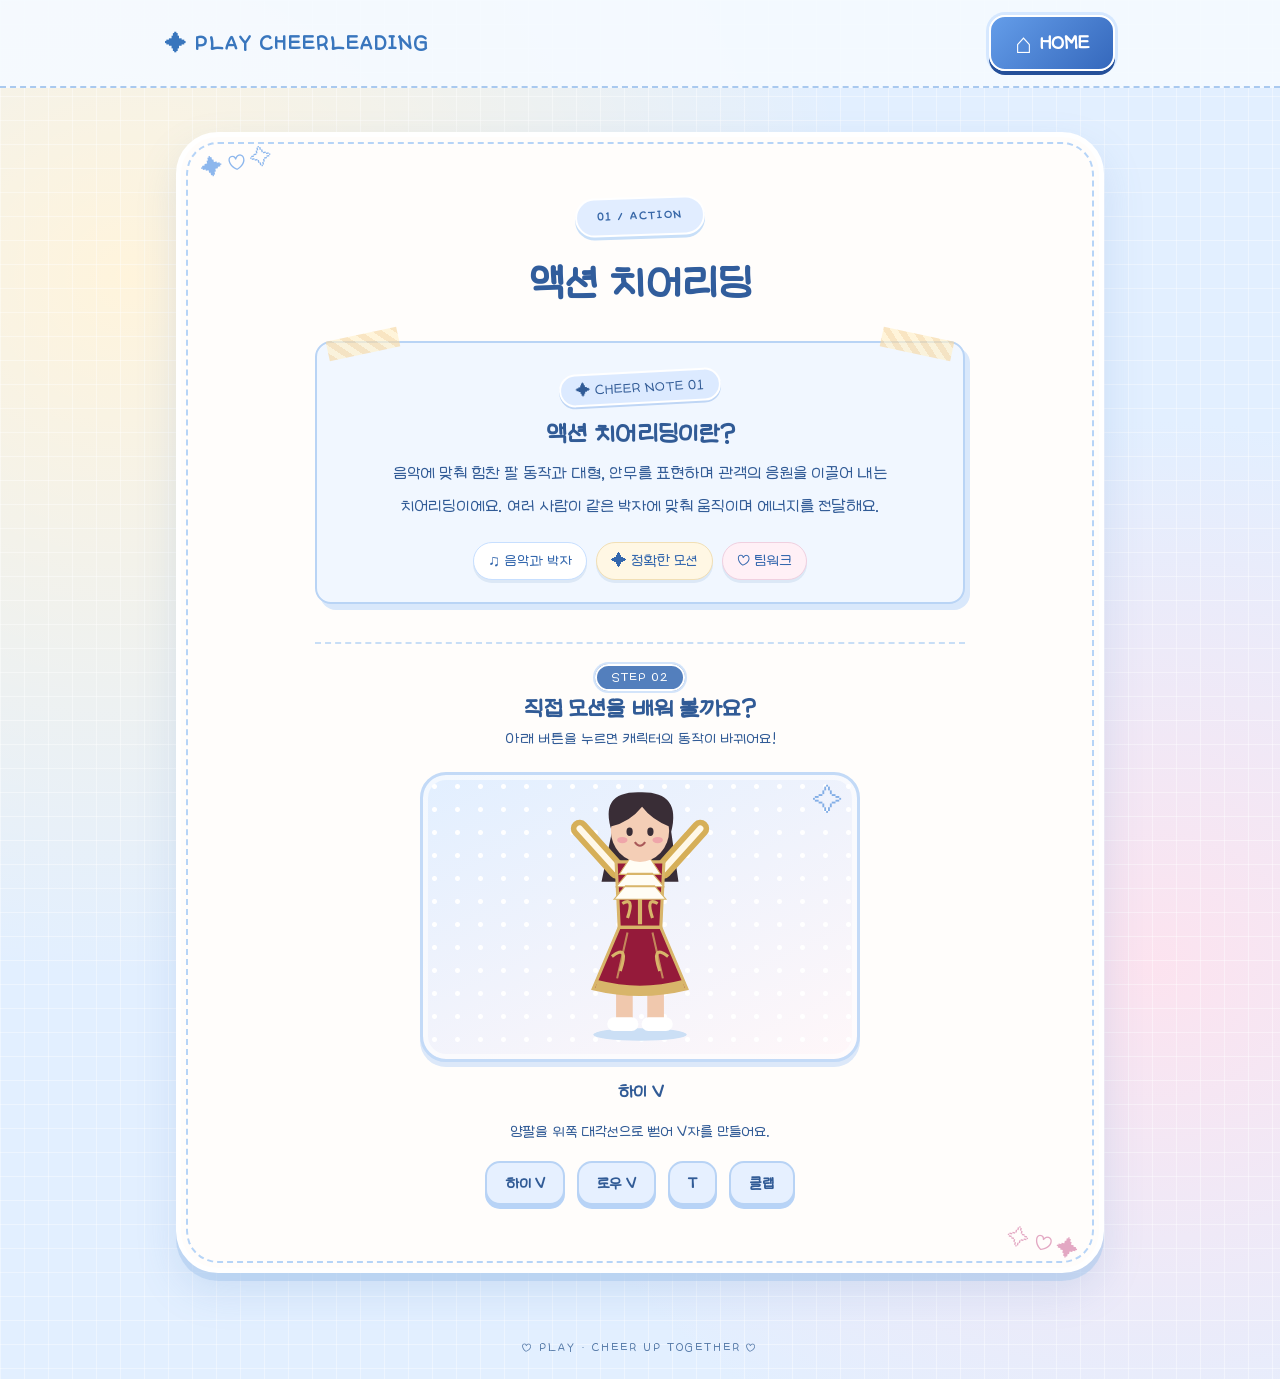
==== action.html @ 15623568 "Add files via upload" ====
<!DOCTYPE html>
<html lang="ko">
<head>
<meta charset="UTF-8">
<meta name="viewport" content="width=device-width, initial-scale=1">
<title>PLAY CHEERLEADING</title>
<link rel="stylesheet" href="style.css">
<script src="script.js" defer>
</script>
</head>
<body>
<header>
<span class="brand">✦ PLAY CHEERLEADING</span>
<a class="homeButton" href="index.html">
<span class="house">⌂</span> HOME</a>
</header>
<main>
<section id="action" class="page">
<p class="tag">01 / ACTION</p>
<h2>액션 치어리딩</h2>
<article class="intro">
<span class="sticker">✦ CHEER NOTE 01</span>
<h3>액션 치어리딩이란?</h3>
<p>음악에 맞춰 힘찬 팔 동작과 대형, 안무를 표현하며 관객의 응원을 이끌어 내는 치어리딩이에요. 여러 사람이 같은 박자에 맞춰 움직이며 에너지를 전달해요.</p>
<div class="features">
<span>♫ 음악과 박자</span>
<span>✦ 정확한 모션</span>
<span>♡ 팀워크</span>
</div>
</article>
<div class="chapter">
<span>STEP 02</span>
<h3>직접 모션을 배워 볼까요?</h3>
<p>아래 버튼을 누르면 캐릭터의 동작이 바뀌어요!</p>
</div>
<div class="stage" id="actionFigure">
</div>
<h3 id="motionName">하이 V</h3>
<p id="motionInfo">
</p>
<div id="motionButtons" class="buttons">
</div>
</section>
</main>
<footer>♡ PLAY · CHEER UP TOGETHER ♡</footer>
</body>
</html>
---- style.css ----
/* 전체 색상과 화면 배치 */
* {
	box-sizing:border-box
}
[hidden] {
	display:none!important
}
body {
	margin:0;
	min-height:100vh;
	font-family:'Apple SD Gothic Neo','Malgun Gothic',sans-serif;
	color:#315b96;
	background:radial-gradient(circle at 15% 20%,#fff 0 5px,transparent 6px),radial-gradient(circle at 85% 75%,#fff 0 4px,transparent 5px),linear-gradient(135deg,#eaf5ff,#cce2ff);
	background-size:90px 90px,110px 110px,auto;
	transition:background .7s,color .7s
}
header {
	display:flex;
	justify-content:space-between;
	padding:22px max(5%,calc((100% - 950px)/2));
	font-weight:bold;
	gap:12px
}
a {
	color:inherit;
	text-decoration:none
}
main {
	max-width:900px;
	margin:15px auto;
	padding:16px
}
.page {
	text-align:center;
	background:#ffffffc9;
	border:3px solid white;
	border-radius:36px;
	padding:35px 22px;
	box-shadow:0 12px 35px #5689c51c;
	animation:appear .45s ease
}
h1 {
	font-size:clamp(32px,6vw,58px);
	line-height:1.25;
	margin:20px 0;
	color:#2859a4
}
h2 {
	font-size:clamp(26px,5vw,38px);
	margin:12px 0
}
p {
	line-height:1.6
}
.tag {
	letter-spacing:3px;
	font-size:12px;
	font-weight:bold;
	color:#6295d8
}
button,.next,.file {
	font:inherit;
	font-weight:bold;
	color:#315b96;
	background:#e4f0ff;
	border:2px solid #c0d9fc;
	border-radius:18px;
	padding:12px 18px;
	cursor:pointer;
	transition:transform .2s,background .2s
}
button:hover,.next:hover,.file:hover,nav a:hover,.choices a:hover {
	transform:translateY(-4px);
	background:#d0e5ff
}
button:focus-visible,a:focus-visible,input:focus-visible,select:focus-visible {
	outline:3px solid #3677cf;
	outline-offset:3px
}
.megaphone {
	background:none;
	border:0;
	width:min(300px,90%);
	animation:bob 2s infinite
}
.megaphone:hover {
	background:none
}
nav,.choices,.buttons,.slots,.bases {
	display:flex;
	justify-content:center;
	gap:12px;
	flex-wrap:wrap
}
nav a,.choices a {
	background:#f0f7ff;
	border:2px solid #d0e4ff;
	border-radius:24px;
	padding:20px;
	transition:.2s;
	animation:appear .5s both
}
nav a {
	flex:1;
	min-width:100px;
	font-weight:bold;
	font-size:20px
}
nav a:nth-child(2) {
	animation-delay:.1s
}
nav a:nth-child(3) {
	animation-delay:.2s
}
nav a:nth-child(4) {
	animation-delay:.3s
}
.choices a {
	width:min(280px,100%)
}
.choices svg {
	height:220px;
	width:100%
}
.stage {
	background:linear-gradient(#eaf4ff,#f9fcff);
	border:2px dashed #bad6f9;
	border-radius:30px;
	max-width:440px;
	margin:20px auto;
	padding:12px;
	position:relative;
	overflow:hidden
}
.stage svg {
	height:260px;
	max-width:100%;
	display:block;
	margin:auto
}
.next {
	display:inline-block;
	margin-top:24px
}
.note {
	background:#eaf4ff;
	border-radius:18px;
	padding:20px;
	margin:18px auto;
	max-width:520px
}
.formation {
	margin:auto;
	max-width:480px;
	background:#eef6ff;
	border-radius:30px;
	padding:15px
}
.formation button {
	padding:5px;
	background:white
}
.mini svg {
	width:85px;
	height:110px;
	display:block
}
.flyer {
	margin-bottom:5px
}
.slots label {
	background:#eaf4ff;
	padding:10px;
	border-radius:15px;
	display:grid;
	gap:5px;
	min-width:120px
}
.slots label.active {
	background:#a9d0ff;
	outline:2px solid #3976cf
}
select,input {
	font:inherit;
	max-width:100%;
	color:inherit
}
select,input[type=number] {
	padding:7px;
	border:1px solid #b5d0f3;
	border-radius:9px;
	background:white
}
input[type=number] {
	width:75px
}
.file input {
	display:block;
	max-width:220px;
	margin:5px auto
}
.buttons {
	align-items:center;
	margin:15px 0
}
progress {
	width:min(340px,90%);
	height:20px;
	accent-color:#5288d8
}
.balanceStage {
	height:310px
}
#tilt {
	transform-origin:50% 88%;
	position:relative
}
.guide {
	position:absolute;
	left:50%;
	top:10px;
	bottom:20px;
	border-left:2px dashed #9bbbe6
}
footer {
	text-align:center;
	padding:25px;
	font-size:12px;
	letter-spacing:2px
}
body.dark {
	background:#090f20;
	color:#dbe9ff
}
.dark .page {
	background:#111d35;
	border-color:#263a60;
	box-shadow:0 0 60px #385c9b55
}
.dark .theater {
	padding:25px 10px;
	background:linear-gradient(120deg,#4268a955,transparent 40%),linear-gradient(240deg,#4268a955,transparent 40%),#070b16;
	border-radius:24px;
	margin:20px 0
}
video {
	width:100%;
	max-width:720px;
	aspect-ratio:16/9;
	background:#050812;
	border-radius:12px
}
.dark .next,.dark .file {
	background:#24385e;
	color:white;
	border-color:#42608c
}
@keyframes appear {
	from {
		opacity:0;
		transform:translateY(12px)
	}
	to {
		opacity:1;
		transform:translateY(0)
	}
}
@keyframes bob {
	50% {
		transform:translateY(-7px) rotate(-3deg)
	}
}
@media(prefers-reduced-motion:reduce) {
	* {
		animation:none!important;
		transition:none!important
	}
}
@media(max-width:500px) {
	.page {
		padding:24px 12px
	}
	.mini svg {
		width:65px
	}
	.bases {
		gap:5px
	}
	header {
		font-size:13px
	}
	.slots label {
		min-width:100px
	}
}
/* 수정된 메뉴와 게임 배치 */
@font-face {
	font-family:Seoyun;
	src:url('seoyun.ttf') format('truetype');
	font-display:swap
}
body,button,input,select,svg text {
	font-family:Seoyun,'Apple SD Gothic Neo',sans-serif
}
.homeButton {
	background:#2859a4;
	color:white;
	border-radius:18px;
	padding:12px 24px;
	box-shadow:0 4px 0 #173d79;
	font-size:20px
}
header {
	align-items:center;
	position:sticky;
	top:0;
	z-index:10;
	background:#eaf5fff2
}
.dark header {
	background:#111d35
}
.menuLine {
	display:flex;
	align-items:center;
	justify-content:center;
	max-width:760px;
	margin:30px auto;
	gap:0
}
.menuLine .megaphone {
	flex-shrink:0;
	transition:width .6s;
	animation:none;
	padding:0
}
.menuLine.opened .megaphone {
	width:32%
}
.menuLine nav {
	flex:1;
	display:flex;
	flex-wrap:nowrap;
	gap:0;
	transform-origin:left;
	animation:unfold .65s ease both;
	background:#d5e8ff;
	border-radius:0 24px 24px 0;
	overflow:hidden
}
.menuLine nav a {
	min-width:0;
	flex:1;
	padding:14px 5px;
	border-radius:0;
	border:0;
	border-right:1px solid #a9c9f2;
	font-size:clamp(14px,3vw,23px);
	animation:none
}
.menuLine nav a:last-child {
	background:#b6d4ff
}
@keyframes unfold {
	from {
		transform:scaleX(0);
		opacity:0
	}
	to {
		transform:scaleX(1);
		opacity:1
	}
}
.formation svg {
	width:100%;
	max-height:460px
}
.athlete {
	cursor:pointer
}
.athlete:hover,.athlete:focus {
	filter:drop-shadow(0 0 5px #548ddc);
	outline:none
}
.slots,.palette {
	display:grid;
	grid-template-columns:repeat(4,minmax(0,1fr));
	max-width:540px;
	margin:20px auto;
	gap:10px
}
.slot {
	min-height:86px;
	display:grid;
	gap:5px;
	padding:8px;
	border-style:dashed
}
.slot strong {
	font-size:24px
}
.slot.active,.palette .chosen {
	background:#a9d0ff;
	outline:2px solid #3976cf
}
.palette button {
	padding:6px;
	cursor:grab
}
.palette svg {
	width:100%;
	height:100px;
	display:block
}
.palette {
	margin-top:32px
}
.palette button:active {
	cursor:grabbing
}
#compose .stage svg {
	height:180px
}
@media(max-width:500px) {
	.menuLine.opened .megaphone {
		width:30%
	}
	.menuLine nav a {
		padding:10px 2px
	}
	.slots,.palette {
		gap:5px
	}
	.slot {
		font-size:13px
	}
	.palette svg {
		height:70px
	}
}
/* 귀여운 스티커와 소개 카드 */
body:not(.dark) {
	background-color:#e4f1ff;
	background-image:radial-gradient(circle,#fff 0 3px,transparent 4px),radial-gradient(circle,#b9d8fc 0 2px,transparent 3px),linear-gradient(135deg,#f0f8ff,#d4e7ff);
	background-size:48px 48px,73px 73px,auto
}
.page {
	position:relative;
	isolation:isolate;
	border:4px solid white;
	box-shadow:0 8px 0 #a9c9ef66,0 18px 40px #5689c51c
}
.page::before,.page::after {
	position:absolute;
	pointer-events:none;
	font-size:28px;
	color:#91bdf4;
	z-index:-1
}
.page::before {
	content:'✦ ♡';
	top:14px;
	left:20px;
	transform:rotate(-12deg)
}
.page::after {
	content:'♡ ✧';
	bottom:14px;
	right:20px;
	transform:rotate(12deg)
}
.intro {
	max-width:650px;
	margin:28px auto;
	padding:28px 24px 22px;
	background:#f0f7ff;
	border:2px solid #c7dfff;
	border-radius:28px;
	box-shadow:0 5px 0 #dceaff;
	text-align:center
}
.sticker {
	display:inline-block;
	background:#d5e7ff;
	color:#315b96;
	padding:7px 15px;
	border-radius:30px;
	transform:rotate(-3deg);
	font-size:15px
}
.intro h3 {
	font-size:27px;
	margin:16px 0 8px
}
.intro p {
	font-size:18px;
	line-height:1.8;
	max-width:540px;
	margin:10px auto 20px;
	word-break:keep-all
}
.features {
	display:flex;
	flex-wrap:wrap;
	justify-content:center;
	gap:9px
}
.features span {
	background:white;
	border:1px solid #c7dfff;
	border-radius:20px;
	padding:9px 14px;
	color:#3266ad
}
.chapter {
	margin:38px auto 16px
}
.chapter span {
	background:#5288d8;
	color:white;
	border-radius:20px;
	padding:5px 15px;
	font-size:13px;
	letter-spacing:1px
}
.chapter h3 {
	font-size:25px;
	margin:12px 0 5px
}
.chapter p {
	margin:5px 0
}
.stage,.formation {
	box-shadow:inset 0 0 0 5px #ffffffaa
}
.choices a {
	box-shadow:0 5px 0 #c7dfff
}
.buttons button,.palette button {
	box-shadow:0 3px 0 #b7d3f7
}
.dark .page::before,.dark .page::after {
	color:#668bc6
}
.encore {
	color:#b5cff8;
	letter-spacing:2px
}
.dark .theater {
	border:2px solid #38527c;
	box-shadow:0 0 35px #6c9ce633
}
.dark .page {
	box-shadow:0 0 60px #385c9b55
}
@media(max-width:500px) {
	.intro {
		padding:20px 12px
	}
	.intro p {
		font-size:16px
	}
	.page::before,.page::after {
		font-size:18px
	}
	.page::before {
		left:8px
	}
	.page::after {
		right:8px
	}
}
/* 메가폰 호버 효과와 메뉴 열기/닫기 애니메이션 */
.menuLine .megaphone {
	width:min(300px,90%);
	transition:width .6s,transform .25s;
	position:relative;
	z-index:1
}
.menuLine .megaphone:hover {
	transform:scale(1.045);
	filter:drop-shadow(0 5px 8px #83b4f0)
}
.menuLine nav {
	flex:0 1 0;
	max-width:0;
	opacity:0;
	visibility:hidden;
	transform:scaleX(0);
	animation:none;
	transition:flex-basis .6s,max-width .6s,opacity .45s,transform .6s,visibility 0s .6s;
	pointer-events:none
}
.menuLine.opened nav {
	flex:1 1 68%;
	max-width:68%;
	opacity:1;
	visibility:visible;
	transform:scaleX(1);
	transition:flex-basis .6s,max-width .6s,opacity .45s,transform .6s,visibility 0s;
	pointer-events:auto
}
.menuLine nav a {
	white-space:nowrap
}
@media(max-width:500px) {
	.menuLine.opened nav {
		flex-basis:70%;
		max-width:70%
	}
}
/* 별빛 HOME 전환과 파스텔 스티커 디자인 */
.brand {
	cursor:default;
	letter-spacing:1px;
	color:#3976bd;
	font-size:clamp(13px,2.5vw,21px)
}
.homeButton {
	display:inline-flex;
	align-items:center;
	gap:8px;
	border:2px solid white;
	border-radius:24px;
	background:linear-gradient(135deg,#649de9,#3568bc);
	box-shadow:0 4px 0 #244f99,0 7px 14px #82a9dc66;
	transition:transform .2s,box-shadow .2s;
	white-space:nowrap
}
.homeButton:hover {
	transform:translateY(-3px) rotate(-2deg);
	box-shadow:0 7px 0 #244f99,0 10px 18px #82a9dc66
}
.homeButton:active {
	transform:translateY(3px);
	box-shadow:0 1px 0 #244f99
}
.house {
	font-size:28px;
	line-height:1
}
.dark .brand {
	color:#b9d8ff
}
body:not(.dark) .page {
	background:linear-gradient(155deg,#fff,#f7fbff 70%,#eaf4ff);
	border-radius:42px;
	outline:2px dashed #c3ddfb;
	outline-offset:-10px;
	padding-top:44px;
	padding-bottom:44px
}
#home {
	min-height:390px
}
.homeDecor {
	position:absolute;
	inset:0;
	pointer-events:none;
	z-index:-1
}
.homeDecor span {
	position:absolute;
	font-size:35px;
	color:#a6cafa;
	text-shadow:2px 2px white;
	animation:floatSticker 3s ease-in-out infinite
}
.homeDecor span:nth-child(1) {
	left:12%;
	top:23%
}
.homeDecor span:nth-child(2) {
	right:12%;
	top:25%;
	color:#edb9d1;
	animation-delay:.5s
}
.homeDecor span:nth-child(3) {
	left:9%;
	bottom:17%;
	color:#e8c985;
	animation-delay:1s
}
.homeDecor span:nth-child(4) {
	right:9%;
	bottom:14%;
	animation-delay:1.5s
}
@keyframes floatSticker {
	50% {
		transform:translateY(-8px) rotate(9deg)
	}
}
body:not(.dark) .tag {
	display:inline-block;
	background:#e0efff;
	border:2px solid white;
	border-radius:30px;
	padding:7px 15px;
	box-shadow:0 3px 0 #c8dff8
}
body:not(.dark) h1 {
	text-shadow:2px 3px #d9eaff
}
.intro {
	background:linear-gradient(145deg,#fff,#eaf4ff);
	border:2px solid #c7dfff
}
.features span:nth-child(2) {
	background:#fff7e4;
	border-color:#f1dfb5
}
.features span:nth-child(3) {
	background:#fff0f6;
	border-color:#f0d0e0
}
.choices a {
	border:3px solid white;
	outline:2px solid #c5defa;
	background:linear-gradient(#f8fcff,#e0efff)
}
.choices a:nth-child(2) {
	background:linear-gradient(#fff9fc,#e6efff)
}
.menuLine nav a:nth-child(2) {
	background:#e8f3ff
}
.menuLine nav a:nth-child(3) {
	background:#e1edff
}
.menuLine nav a:hover {
	background:#fff2d8;
	transform:none
}
.buttons button,.next,.file {
	border-radius:22px
}
.stage {
	background:radial-gradient(circle at 15% 18%,#fff 0 4px,transparent 5px),radial-gradient(circle at 85% 25%,#fff 0 5px,transparent 6px),linear-gradient(#e5f1ff,#fbfdff)
}
@media(max-width:500px) {
	.homeDecor span {
		font-size:23px
	}
	.homeButton {
		padding:8px 14px;
		font-size:17px
	}
	.house {
		font-size:22px
	}
	body:not(.dark) .page {
		padding:32px 12px;
		outline-offset:-6px
	}
}
/* Ver.7: 파스텔 스티커북 디자인 (기능 변경 없음) */
body:not(.dark) {
	background-color:#e2efff;
	background-image:linear-gradient(90deg,#ffffff65 1px,transparent 1px),linear-gradient(#ffffff65 1px,transparent 1px),radial-gradient(ellipse at 10% 20%,#fff4dc,transparent 45%),radial-gradient(ellipse at 90% 70%,#fce3ef,transparent 40%);
	background-size:24px 24px,24px 24px,auto,auto
}
header {
	background:#f5faffed;
	border-bottom:2px dashed #a9c9ef;
	padding-top:15px;
	padding-bottom:15px
}
.brand {
	letter-spacing:2px
}
.homeButton {
	border-radius:16px;
	box-shadow:0 4px 0 #244f99,0 0 0 3px #d6e8ff
}
main {
	max-width:960px;
	margin:28px auto
}
.page {
	overflow:hidden
}
body:not(.dark) .page {
	background:#fffdfb;
	border:5px solid white;
	outline:2px dashed #b6d4f7;
	outline-offset:-12px;
	box-shadow:0 8px 0 #a9c9ef88,0 18px 40px #5689c52b;
	padding:48px 30px
}
.page::before,.page::after {
	z-index:0;
	font-size:22px
}
.page::before {
	content:'✦  ♡  ✧';
	color:#8db7ed
}
.page::after {
	content:'✧  ♡  ✦';
	color:#e3a8c3
}
#home {
	min-height:540px;
	background-image:radial-gradient(ellipse at 50% 52%,#e5f1ff 0%,transparent 65%)
}
#home h1 {
	font-size:clamp(40px,7vw,72px);
	line-height:1.12;
	letter-spacing:-1px;
	text-shadow:3px 4px #d3e6ff, -2px -2px white;
	margin:25px 0 15px
}
#home>p:not(.tag) {
	color:#5277a6;
	font-size:19px
}
.homeDecor span {
	font-size:48px
}
.homeDecor span:nth-child(1) {
	left:8%;
	top:27%
}
.homeDecor span:nth-child(2) {
	right:9%;
	top:22%
}
.homeDecor span:nth-child(3) {
	left:12%;
	bottom:12%
}
.homeDecor span:nth-child(4) {
	right:12%;
	bottom:12%
}
.menuLine {
	margin:42px auto 28px
}
.menuLine .megaphone svg {
	filter:drop-shadow(0 7px 0 #c7ddf7)
}
.menuLine nav {
	border-radius:0 25px 25px 0;
	background:#d7e8ff
}
.menuLine nav a {
	padding:22px 5px;
	border-right:2px dashed #b4d1f2
}
.menuLine nav a:nth-child(2) {
	background:#fff0f5
}
.menuLine nav a:nth-child(3) {
	background:#fff5dc
}
.menuLine nav a:last-child {
	background:#d9e6ff
}
.menuLine nav a:hover {
	background:white
}
body:not(.dark) .tag {
	color:#3767a7;
	background:#e1edff;
	letter-spacing:2px;
	padding:8px 20px;
	transform:rotate(-2deg)
}
h2 {
	color:#315d9c;
	font-size:clamp(30px,5vw,46px)
}
.dark h2 {
	color:#e0edff
}
.intro {
	position:relative;
	background:#f1f7ff;
	border:2px solid #b9d4f5;
	border-radius:16px;
	box-shadow:5px 6px 0 #d9e8fb;
	margin-top:35px
}
.intro::before,.intro::after {
	content:'';
	position:absolute;
	width:72px;
	height:20px;
	background:repeating-linear-gradient(45deg,#f6d9a6aa 0 6px,#fff0caaa 6px 12px);
	top:-9px;
	left:10px;
	transform:rotate(-12deg);
	pointer-events:none
}
.intro::after {
	left:auto;
	right:10px;
	transform:rotate(12deg)
}
.sticker {
	background:#dceaff;
	border:2px solid white;
	box-shadow:0 2px 0 #bfd6f5
}
.features span {
	box-shadow:0 3px 0 #dce8f6
}
.chapter {
	border-top:2px dashed #c8def6;
	padding-top:24px;
	max-width:650px
}
.chapter span {
	background:#537fbd;
	border:2px solid white;
	box-shadow:0 0 0 2px #d3e4fa
}
.stage,.formation {
	border:3px solid #c3daf7;
	border-radius:26px;
	background-color:#eaf4ff;
	background-image:radial-gradient(circle,#fff 2px,transparent 3px),linear-gradient(155deg,#e2efff,#fff7f9);
	background-size:23px 23px,auto;
	box-shadow:inset 0 0 0 5px #fff9,0 5px 0 #dce8f9
}
.stage:not(.balanceStage)::after {
	content:'✧';
	position:absolute;
	right:14px;
	top:10px;
	color:#83aee6;
	font-size:30px;
	pointer-events:none
}
.choices {
	gap:24px;
	margin:35px auto
}
.choices a {
	position:relative;
	border-radius:24px;
	padding:18px 20px 24px;
	box-shadow:0 7px 0 #c7dfff;
	outline:2px dashed #b8d2f2;
	outline-offset:-9px
}
.choices a::before {
	content:'01';
	position:absolute;
	top:14px;
	left:17px;
	background:#fff;
	border-radius:50%;
	padding:8px;
	color:#5288d8
}
.choices a:nth-child(2)::before {
	content:'02';
	color:#a85e88
}
.choices a h3 {
	font-size:30px;
	margin:8px
}
.choices a:hover {
	transform:translateY(-6px) rotate(-1deg)
}
.buttons button,.next,.file {
	border:2px solid #b8d3f5;
	background:#e6f0ff;
	box-shadow:0 4px 0 #b7d3f7;
	border-radius:15px
}
.buttons button:active,.next:active {
	transform:translateY(3px);
	box-shadow:0 1px 0 #b7d3f7
}
.buttons button:hover,.next:hover {
	background:#fff0d5
}
.slot {
	background:#f6faff;
	border:2px dashed #a9c9ef;
	border-radius:16px
}
.slot strong {
	color:#4779bd
}
.slot.active,.palette .chosen {
	background:#c4e0ff
}
.palette button {
	background:#fff8ed;
	border:2px solid #e9d9b9;
	border-radius:18px;
	box-shadow:0 4px 0 #e9d9b9
}
.palette button:nth-child(even) {
	background:#fceef5;
	border-color:#eacbde;
	box-shadow:0 4px 0 #eacbde
}
.palette button:hover {
	background:#e3efff
}
.note {
	border:2px dashed #b6d3f4;
	background:#f1f7ff
}
.balanceStage {
	background-image:linear-gradient(90deg,#ffffff70 1px,transparent 1px),linear-gradient(#ffffff70 1px,transparent 1px),linear-gradient(#e2efff,#f8fbff);
	background-size:20px 20px,20px 20px,auto
}
footer {
	color:#5277a6
}
.dark footer {
	color:#a9c8f0
}
.dark .theater {
	border:3px solid #5578ae;
	box-shadow:0 0 30px #749de544,inset 0 0 0 5px #1d3050
}
.dark .page {
	outline:2px dashed #42608c;
	outline-offset:-10px
}
@media(max-width:500px) {
	main {
		margin:10px auto;
		padding:10px
	}
	body:not(.dark) .page {
		padding:35px 12px;
		outline-offset:-7px
	}
	#home {
		min-height:410px
	}
	.homeDecor span {
		font-size:25px
	}
	.menuLine nav a {
		padding:12px 2px
	}
	.choices {
		gap:18px
	}
	.intro::before,.intro::after {
		width:45px
	}
	.palette button {
		padding:3px
	}
	.buttons {
		gap:9px
	}
}
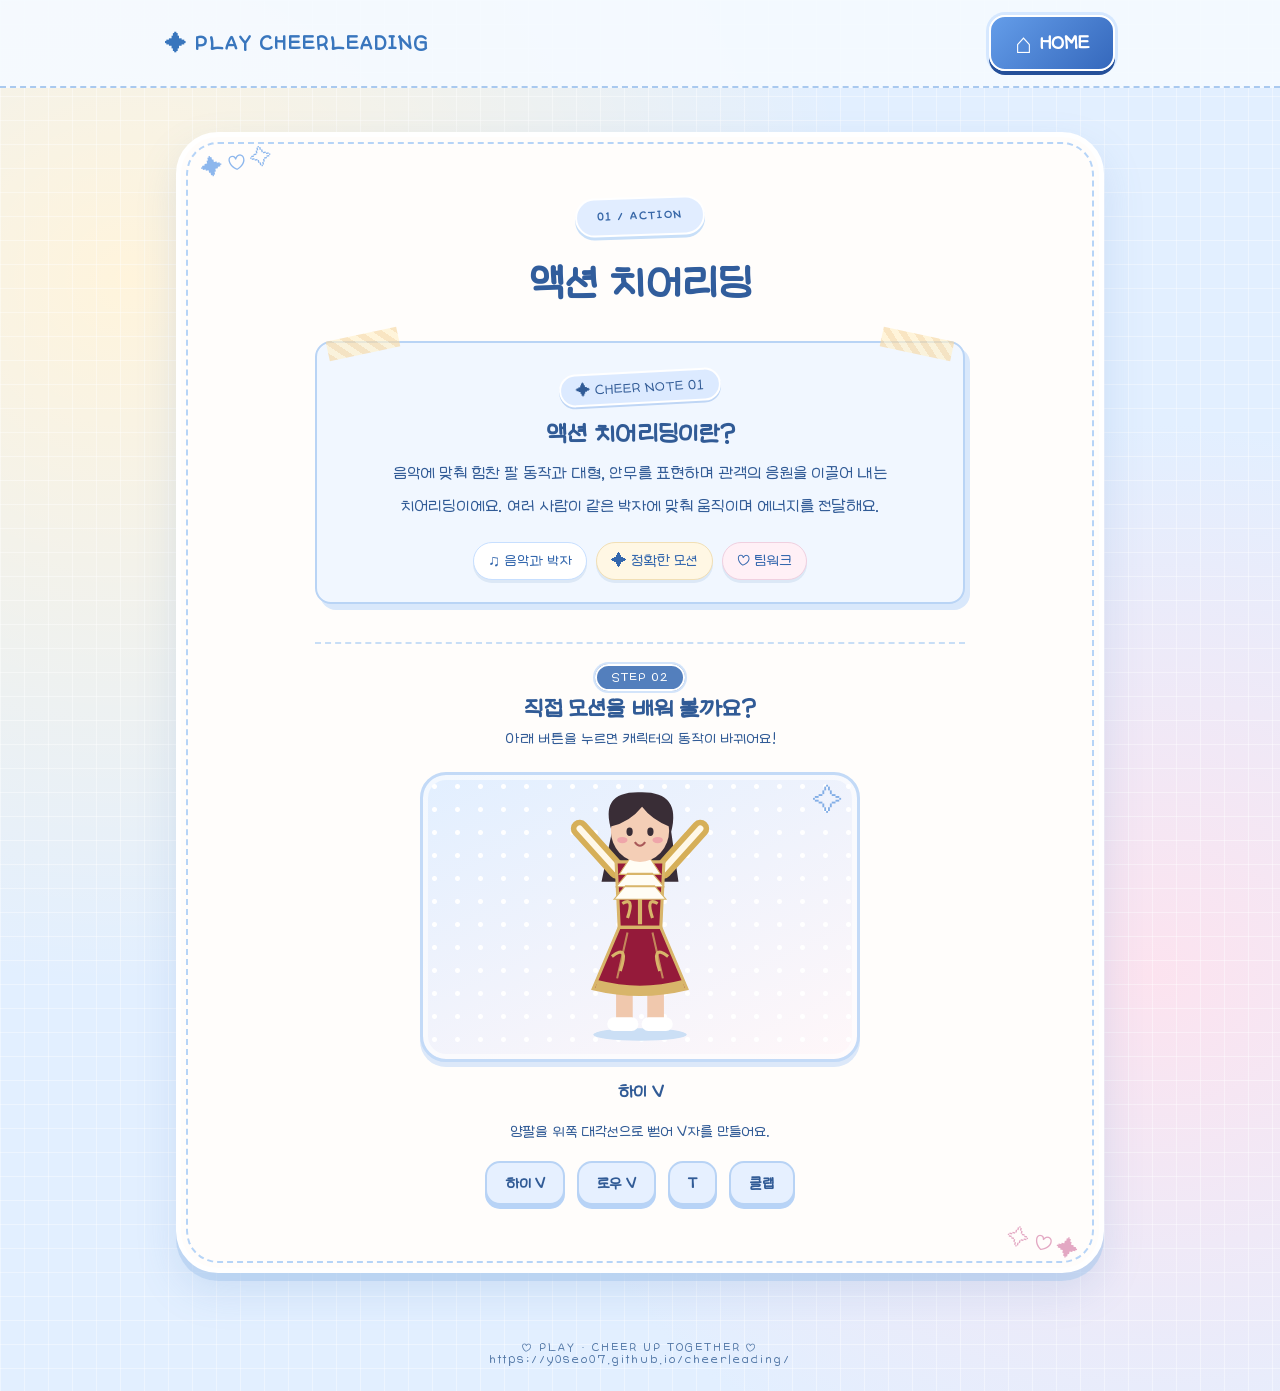
==== commit 2b38a559: "Add files via upload footer 수정" ====
--- a/action.html
+++ b/action.html
@@ -1,47 +1,52 @@
 <!DOCTYPE html>
 <html lang="ko">
-<head>
-<meta charset="UTF-8">
-<meta name="viewport" content="width=device-width, initial-scale=1">
-<title>PLAY CHEERLEADING</title>
-<link rel="stylesheet" href="style.css">
-<script src="script.js" defer>
-</script>
-</head>
-<body>
-<header>
-<span class="brand">✦ PLAY CHEERLEADING</span>
-<a class="homeButton" href="index.html">
-<span class="house">⌂</span> HOME</a>
-</header>
-<main>
-<section id="action" class="page">
-<p class="tag">01 / ACTION</p>
-<h2>액션 치어리딩</h2>
-<article class="intro">
-<span class="sticker">✦ CHEER NOTE 01</span>
-<h3>액션 치어리딩이란?</h3>
-<p>음악에 맞춰 힘찬 팔 동작과 대형, 안무를 표현하며 관객의 응원을 이끌어 내는 치어리딩이에요. 여러 사람이 같은 박자에 맞춰 움직이며 에너지를 전달해요.</p>
-<div class="features">
-<span>♫ 음악과 박자</span>
-<span>✦ 정확한 모션</span>
-<span>♡ 팀워크</span>
-</div>
-</article>
-<div class="chapter">
-<span>STEP 02</span>
-<h3>직접 모션을 배워 볼까요?</h3>
-<p>아래 버튼을 누르면 캐릭터의 동작이 바뀌어요!</p>
-</div>
-<div class="stage" id="actionFigure">
-</div>
-<h3 id="motionName">하이 V</h3>
-<p id="motionInfo">
-</p>
-<div id="motionButtons" class="buttons">
-</div>
-</section>
-</main>
-<footer>♡ PLAY · CHEER UP TOGETHER ♡</footer>
-</body>
+	<head>
+		<meta charset="UTF-8">
+		<meta name="viewport" content="width=device-width, initial-scale=1">
+		<title>PLAY CHEERLEADING</title>
+		<link rel="stylesheet" href="style.css">
+		<script src="script.js" defer>
+		</script>
+	</head>
+	<body>
+		<header>
+			<span class="brand">✦ PLAY CHEERLEADING</span>
+			<a class="homeButton" href="index.html">
+				<span class="house">⌂</span> HOME
+			</a>
+		</header>
+		<main>
+			<section id="action" class="page">
+				<p class="tag">01 / ACTION</p>
+				<h2>액션 치어리딩</h2>
+				<article class="intro">
+					<span class="sticker">✦ CHEER NOTE 01</span>
+					<h3>액션 치어리딩이란?</h3>
+					<p>음악에 맞춰 힘찬 팔 동작과 대형, 안무를 표현하며 관객의 응원을 이끌어 내는 치어리딩이에요. 여러 사람이 같은 박자에 맞춰 움직이며 에너지를 전달해요.</p>
+					<div class="features">
+						<span>♫ 음악과 박자</span>
+						<span>✦ 정확한 모션</span>
+						<span>♡ 팀워크</span>
+					</div>
+				</article>
+				<div class="chapter">
+					<span>STEP 02</span>
+					<h3>직접 모션을 배워 볼까요?</h3>
+					<p>아래 버튼을 누르면 캐릭터의 동작이 바뀌어요!</p>
+				</div>
+				<div class="stage" id="actionFigure">
+				</div>
+				<h3 id="motionName">하이 V</h3>
+				<p id="motionInfo">
+				</p>
+				<div id="motionButtons" class="buttons">
+				</div>
+			</section>
+		</main>
+		<footer>
+			♡ PLAY · CHEER UP TOGETHER ♡
+			<br>
+			<a href="https://y0seo07.github.io/cheerleading/" style="color: inherit; overflow-wrap: anywhere;">https://y0seo07.github.io/cheerleading/</a>
+		</footer>
+	</body>
 </html>
